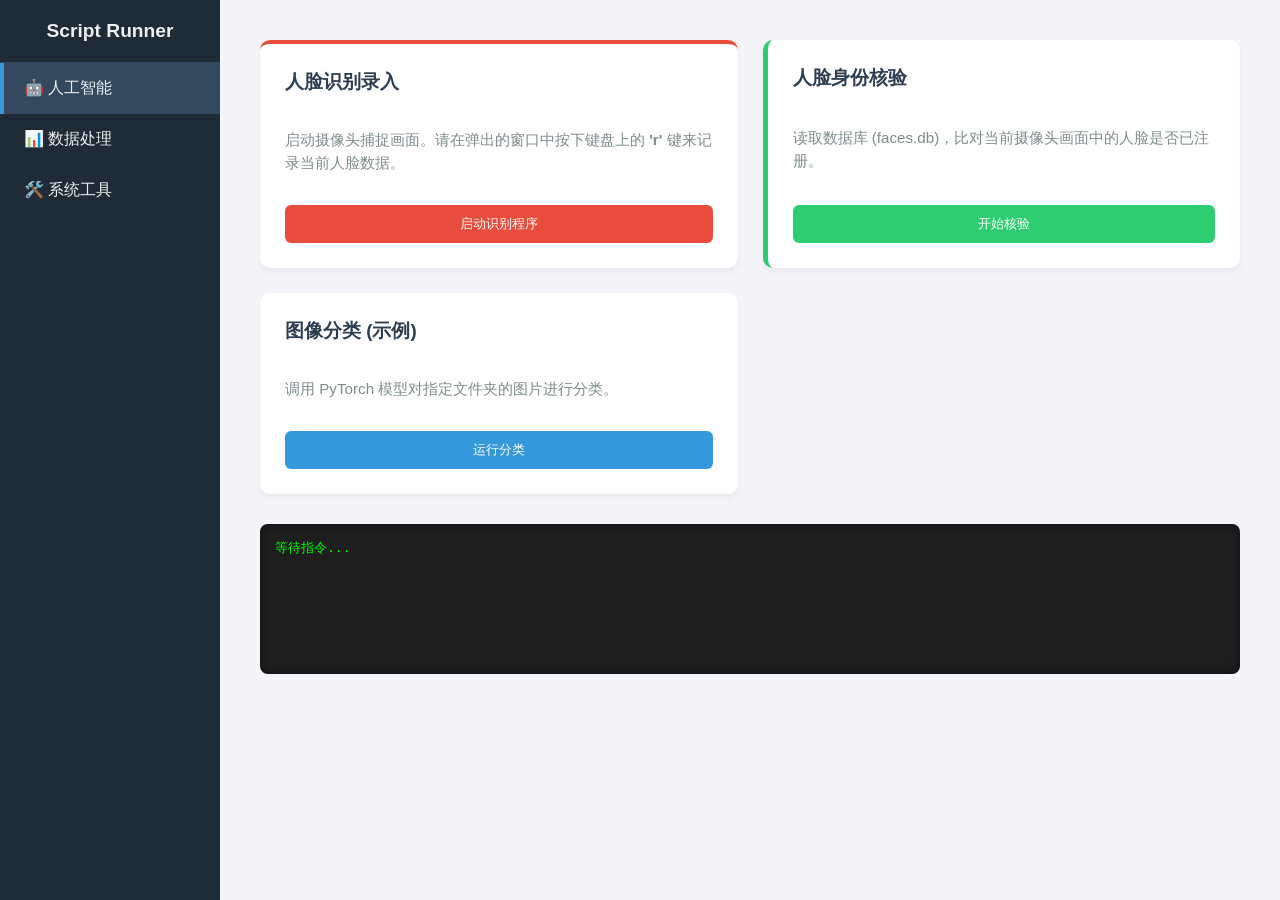
==== templates/index.html @ 04a49a39 "reconstruction" ====
<!DOCTYPE html>
<html lang="zh-CN">
<head>
    <meta charset="UTF-8">
    <meta name="viewport" content="width=device-width, initial-scale=1.0">
    <title>AI 脚本控制台</title>
    <style>
        body { margin: 0; font-family: 'Segoe UI', sans-serif; display: flex; height: 100vh; background-color: #f4f4f9; }
        
        /* 侧边栏 */
        .sidebar { width: 220px; background-color: #202b38; color: #ecf0f1; display: flex; flex-direction: column; }
        .sidebar-header { padding: 20px; font-size: 1.2rem; font-weight: bold; border-bottom: 1px solid #34495e; text-align: center; }
        
        .nav-item { padding: 15px 20px; cursor: pointer; transition: 0.2s; border-left: 4px solid transparent; }
        .nav-item:hover { background-color: #2c3e50; }
        .nav-item.active { background-color: #34495e; border-left-color: #3498db; }

        /* 主内容区 */
        .main-content { flex: 1; padding: 40px; overflow-y: auto; display: flex; flex-direction: column; }
        
        /* 卡片容器 */
        .section-container { display: none; } /* 默认隐藏所有部分 */
        .section-container.active { display: grid; grid-template-columns: repeat(auto-fill, minmax(320px, 1fr)); gap: 25px; animation: fadeIn 0.4s; }

        @keyframes fadeIn { from { opacity: 0; transform: translateY(10px); } to { opacity: 1; transform: translateY(0); } }

        /* 卡片样式 */
        .card { background: white; padding: 25px; border-radius: 10px; box-shadow: 0 4px 6px rgba(0,0,0,0.05); display: flex; flex-direction: column; justify-content: space-between; }
        .card h3 { margin-top: 0; color: #2c3e50; }
        .card p { color: #7f8c8d; font-size: 0.95rem; line-height: 1.5; }
        
        /* 按钮 */
        .btn { border: none; padding: 10px 20px; border-radius: 6px; cursor: pointer; font-weight: 500; transition: 0.2s; width: 100%; margin-top: 15px; }
        .btn-primary { background-color: #3498db; color: white; }
        .btn-primary:hover { background-color: #2980b9; }
        .btn-danger { background-color: #e74c3c; color: white; }
        .btn-danger:hover { background-color: #c0392b; }
        .btn:disabled { background-color: #bdc3c7; cursor: not-allowed; }

        /* 控制台输出 */
        #console-box { margin-top: auto; background: #1e1e1e; border-radius: 8px; padding: 15px; color: #0f0; font-family: monospace; min-height: 120px; max-height: 200px; overflow-y: auto; white-space: pre-wrap; margin-top: 30px; box-shadow: inset 0 0 10px rgba(0,0,0,0.5); }
        .log-entry { margin-bottom: 5px; border-bottom: 1px solid #333; padding-bottom: 2px; }
    </style>
</head>
<body>

    <!-- 左侧导航 -->
    <div class="sidebar">
        <div class="sidebar-header">Script Runner</div>
        <!-- onclick 切换显示的区域 -->
        <div class="nav-item active" onclick="switchTab('tab-ai', this)">🤖 人工智能</div>
        <div class="nav-item" onclick="switchTab('tab-data', this)">📊 数据处理</div>
        <div class="nav-item" onclick="switchTab('tab-utils', this)">🛠️ 系统工具</div>
    </div>

    <!-- 右侧内容 -->
    <div class="main-content">
        
        <!-- 1. 人工智能分类 -->
        <div id="tab-ai" class="section-container active">
            
            <!-- 人脸识别卡片 -->
            <div class="card" style="border-top: 4px solid #e74c3c;">
                <h3>人脸识别录入</h3>
                <p>启动摄像头捕捉画面。请在弹出的窗口中按下键盘上的 <b>'r'</b> 键来记录当前人脸数据。</p>
                <button class="btn btn-danger" onclick="runScript('face_recognition.py', this, '请看摄像头窗口，按 R 键录入...')">启动识别程序</button>
            </div>

            <!-- 新增：人脸比对检测 -->
            <div class="card" style="border-left: 5px solid #2ecc71;">
                <h3>人脸身份核验</h3>
                <p>读取数据库 (faces.db)，比对当前摄像头画面中的人脸是否已注册。</p>
                <button class="btn" style="background-color: #2ecc71; color: white;" 
                        onclick="runScript('use_data_to_detect.py', this, '正在比对人脸特征...')">
                    开始核验
                </button>
            </div>

            <!-- 其他 AI 示例 -->
            <div class="card">
                <h3>图像分类 (示例)</h3>
                <p>调用 PyTorch 模型对指定文件夹的图片进行分类。</p>
                <button class="btn btn-primary" onclick="runScript('test.py', this)">运行分类</button>
            </div>
        </div>

        <!-- 2. 数据处理分类 -->
        <div id="tab-data" class="section-container">
            <div class="card">
                <h3>Excel 数据清洗</h3>
                <p>自动处理报表中的空缺值并格式化日期。</p>
                <button class="btn btn-primary" onclick="runScript('test.py', this)">开始处理</button>
            </div>
        </div>

        <!-- 3. 系统工具分类 -->
        <div id="tab-utils" class="section-container">
            <div class="card">
                <h3>服务器状态检查</h3>
                <p>Ping 测试内部服务器连通性。</p>
                <button class="btn btn-primary" onclick="runScript('test.py', this)">开始检测</button>
            </div>
        </div>

        <!-- 底部控制台 -->
        <div id="console-box">等待指令...</div>
    </div>

    <script>
        // 切换栏目逻辑
        function switchTab(tabId, navElement) {
            // 1. 隐藏所有内容区域
            document.querySelectorAll('.section-container').forEach(el => el.classList.remove('active'));
            // 2. 显示选中的区域
            document.getElementById(tabId).classList.add('active');
            
            // 3. 更新左侧高亮
            document.querySelectorAll('.nav-item').forEach(el => el.classList.remove('active'));
            navElement.classList.add('active');
        }

        // 获取 CSRF Token
        function getCookie(name) {
            let cookieValue = null;
            if (document.cookie && document.cookie !== '') {
                const cookies = document.cookie.split(';');
                for (let i = 0; i < cookies.length; i++) {
                    const cookie = cookies[i].trim();
                    if (cookie.substring(0, name.length + 1) === (name + '=')) {
                        cookieValue = decodeURIComponent(cookie.substring(name.length + 1));
                        break;
                    }
                }
            }
            return cookieValue;
        }

        // 运行脚本核心逻辑
        async function runScript(scriptName, btnElement, customMessage=null) {
            const consoleBox = document.getElementById('console-box');
            
            // UI 反馈
            const originalText = btnElement.innerText;
            btnElement.disabled = true;
            btnElement.innerText = "运行中...";
            
            // 显示提示信息
            const startMsg = customMessage ? customMessage : `正在启动 ${scriptName}...`;
            consoleBox.innerHTML = `<div class="log-entry" style="color:yellow">>>> ${startMsg}</div>`;

            try {
                const response = await fetch('/api/run/', {
                    method: 'POST',
                    headers: {
                        'Content-Type': 'application/json',
                        'X-CSRFToken': getCookie('csrftoken')
                    },
                    body: JSON.stringify({ script_name: scriptName })
                });

                const data = await response.json();

                if (data.status === 'success') {
                    // 将换行符转换为 HTML 换行
                    consoleBox.innerHTML += `<div class="log-entry">${data.output}</div>`;
                    consoleBox.innerHTML += `<div class="log-entry" style="color:#0f0">>>> 执行完毕</div>`;
                } else {
                    consoleBox.innerHTML += `<div class="log-entry" style="color:red">>>> 错误: ${data.message}</div>`;
                }

            } catch (error) {
                consoleBox.innerHTML += `<div class="log-entry" style="color:red">>>> 网络错误: ${error}</div>`;
            } finally {
                btnElement.disabled = false;
                btnElement.innerText = originalText;
                // 滚动到底部
                consoleBox.scrollTop = consoleBox.scrollHeight;
            }
        }
    </script>
</body>
</html>
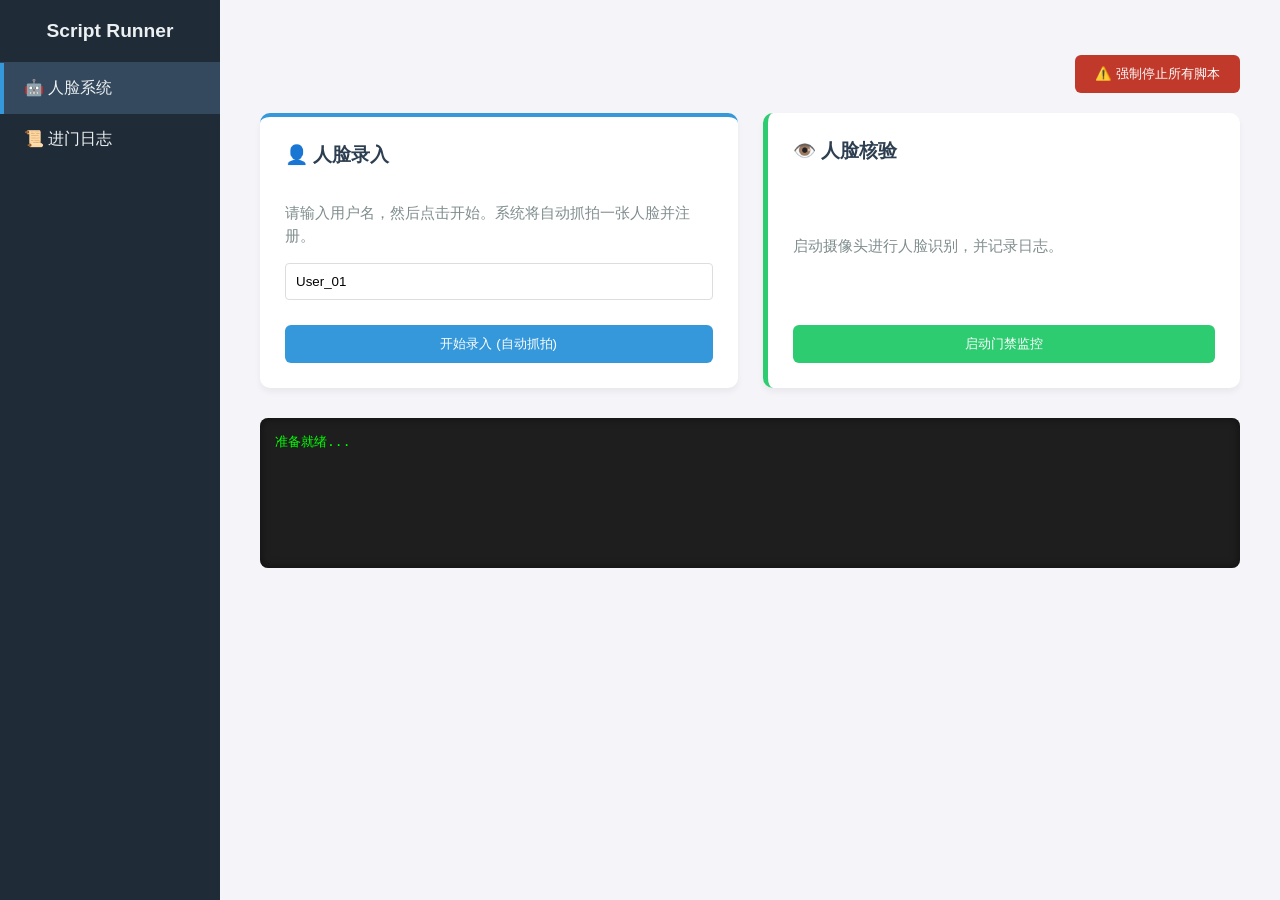
==== commit 101bf8a8: "last1" ====
--- a/templates/index.html
+++ b/templates/index.html
@@ -40,70 +40,89 @@
         /* 控制台输出 */
         #console-box { margin-top: auto; background: #1e1e1e; border-radius: 8px; padding: 15px; color: #0f0; font-family: monospace; min-height: 120px; max-height: 200px; overflow-y: auto; white-space: pre-wrap; margin-top: 30px; box-shadow: inset 0 0 10px rgba(0,0,0,0.5); }
         .log-entry { margin-bottom: 5px; border-bottom: 1px solid #333; padding-bottom: 2px; }
+
+        /* 日志表格样式 */
+        .log-table { width: 100%; border-collapse: collapse; margin-top: 15px; font-size: 0.9rem; }
+        .log-table th, .log-table td { border: 1px solid #ddd; padding: 8px; text-align: left; }
+        .log-table th { background-color: #f2f2f2; color: #333; }
+        .log-table tr:nth-child(even) { background-color: #f9f9f9; }
+        .log-img { width: 50px; height: 50px; object-fit: cover; border-radius: 4px; cursor: pointer; }
+        .log-img:hover { transform: scale(2.5); transition: 0.2s; box-shadow: 0 0 10px rgba(0,0,0,0.5); z-index: 10; position: relative; }
+        
+        .input-group { display: flex; gap: 10px; margin-bottom: 10px; }
+        .input-field { flex: 1; padding: 10px; border: 1px solid #ddd; border-radius: 4px; }
     </style>
 </head>
 <body>
-
-    <!-- 左侧导航 -->
+    <!-- 侧边栏 -->
     <div class="sidebar">
         <div class="sidebar-header">Script Runner</div>
-        <!-- onclick 切换显示的区域 -->
-        <div class="nav-item active" onclick="switchTab('tab-ai', this)">🤖 人工智能</div>
-        <div class="nav-item" onclick="switchTab('tab-data', this)">📊 数据处理</div>
-        <div class="nav-item" onclick="switchTab('tab-utils', this)">🛠️ 系统工具</div>
+        <div class="nav-item active" onclick="switchTab('tab-ai', this)">🤖 人脸系统</div>
+        <div class="nav-item" onclick="switchTab('tab-logs', this)">📜 进门日志</div>
     </div>
 
-    <!-- 右侧内容 -->
+    <!-- 主内容 -->
     <div class="main-content">
         
-        <!-- 1. 人工智能分类 -->
+        <!-- 全局停止按钮 -->
+        <div style="margin-bottom: 20px; text-align: right;">
+            <button class="btn btn-danger" style="width: auto; background-color: #c0392b;" onclick="stopScript()">
+                ⚠️ 强制停止所有脚本
+            </button>
+        </div>
+
+        <!-- Tab 1: AI 系统 -->
         <div id="tab-ai" class="section-container active">
             
-            <!-- 人脸识别卡片 -->
-            <div class="card" style="border-top: 4px solid #e74c3c;">
-                <h3>人脸识别录入</h3>
-                <p>启动摄像头捕捉画面。请在弹出的窗口中按下键盘上的 <b>'r'</b> 键来记录当前人脸数据。</p>
-                <button class="btn btn-danger" onclick="runScript('face_recognition.py', this, '请看摄像头窗口，按 R 键录入...')">启动识别程序</button>
+            <!-- 录入卡片 -->
+            <div class="card" style="border-top: 4px solid #3498db;">
+                <h3>👤 人脸录入</h3>
+                <p>请输入用户名，然后点击开始。系统将自动抓拍一张人脸并注册。</p>
+                
+                <div class="input-group">
+                    <input type="text" id="username_input" class="input-field" placeholder="输入姓名 (例如: Wang_Wei)" value="User_01">
+                </div>
+
+                <button class="btn btn-primary" onclick="runRegister()">开始录入 (自动抓拍)</button>
             </div>
 
-            <!-- 新增：人脸比对检测 -->
+            <!-- 识别卡片 -->
             <div class="card" style="border-left: 5px solid #2ecc71;">
-                <h3>人脸身份核验</h3>
-                <p>读取数据库 (faces.db)，比对当前摄像头画面中的人脸是否已注册。</p>
+                <h3>👁️ 人脸核验</h3>
+                <p>启动摄像头进行人脸识别，并记录日志。</p>
                 <button class="btn" style="background-color: #2ecc71; color: white;" 
-                        onclick="runScript('use_data_to_detect.py', this, '正在比对人脸特征...')">
-                    开始核验
+                        onclick="runScript('use_data_to_detect.py', [])">
+                    启动门禁监控
                 </button>
             </div>
-
-            <!-- 其他 AI 示例 -->
+        </div>
+
+        <!-- Tab 2: 日志系统 -->
+        <div id="tab-logs" class="section-container">
             <div class="card">
-                <h3>图像分类 (示例)</h3>
-                <p>调用 PyTorch 模型对指定文件夹的图片进行分类。</p>
-                <button class="btn btn-primary" onclick="runScript('test.py', this)">运行分类</button>
+                <div style="display:flex; justify-content:space-between; align-items:center;">
+                    <h3>最近进门记录</h3>
+                    <button class="btn btn-primary" style="width:auto; padding: 5px 15px;" onclick="loadLogs()">🔄 刷新</button>
+                </div>
+                
+                <table class="log-table">
+                    <thead>
+                        <tr>
+                            <th>ID</th>
+                            <th>抓拍</th>
+                            <th>姓名</th>
+                            <th>时间</th>
+                            <th>相似度</th>
+                        </tr>
+                    </thead>
+                    <tbody id="log-table-body">
+                        <!-- JS 填充 -->
+                    </tbody>
+                </table>
             </div>
         </div>
 
-        <!-- 2. 数据处理分类 -->
-        <div id="tab-data" class="section-container">
-            <div class="card">
-                <h3>Excel 数据清洗</h3>
-                <p>自动处理报表中的空缺值并格式化日期。</p>
-                <button class="btn btn-primary" onclick="runScript('test.py', this)">开始处理</button>
-            </div>
-        </div>
-
-        <!-- 3. 系统工具分类 -->
-        <div id="tab-utils" class="section-container">
-            <div class="card">
-                <h3>服务器状态检查</h3>
-                <p>Ping 测试内部服务器连通性。</p>
-                <button class="btn btn-primary" onclick="runScript('test.py', this)">开始检测</button>
-            </div>
-        </div>
-
-        <!-- 底部控制台 -->
-        <div id="console-box">等待指令...</div>
+        <div id="console-box">准备就绪...</div>
     </div>
 
     <script>
@@ -135,46 +154,74 @@
             return cookieValue;
         }
 
-        // 运行脚本核心逻辑
-        async function runScript(scriptName, btnElement, customMessage=null) {
+        function switchTab(tabId, navElement) {
+             document.querySelectorAll('.section-container').forEach(el => el.classList.remove('active'));
+             document.getElementById(tabId).classList.add('active');
+             document.querySelectorAll('.nav-item').forEach(el => el.classList.remove('active'));
+             navElement.classList.add('active');
+             if(tabId === 'tab-logs') loadLogs(); // 切换到日志时自动刷新
+        }
+
+        // 通用运行脚本函数 (支持传参)
+        async function runScript(scriptName, args=[]) {
             const consoleBox = document.getElementById('console-box');
+            consoleBox.innerHTML = `<div class="log-entry" style="color:yellow">>>> 正在启动 ${scriptName}...</div>`;
+
+            try {
+                await fetch('/api/run/', {
+                    method: 'POST',
+                    headers: {'Content-Type': 'application/json'},
+                    body: JSON.stringify({ script_name: scriptName, args: args })
+                });
+                consoleBox.innerHTML += `<div class="log-entry">>>> 指令已发送，请操作弹出的窗口</div>`;
+            } catch (error) {
+                consoleBox.innerHTML += `<div class="log-entry" style="color:red">>>> 错误: ${error}</div>`;
+            }
+        }
+
+        // 专门的录入函数
+        function runRegister() {
+            const name = document.getElementById('username_input').value;
+            if (!name) { alert("请输入用户名！"); return; }
+            // 调用脚本，传入用户名作为参数
+            runScript('face_recognition.py', [name]);
+        }
+
+        // 停止脚本
+        async function stopScript() {
+            const res = await fetch('/api/stop/');
+            const data = await res.json();
+            document.getElementById('console-box').innerHTML += `<div class="log-entry" style="color:red">>>> ${data.message}</div>`;
+        }
+
+        // 加载日志
+        async function loadLogs() {
+            const tbody = document.getElementById('log-table-body');
+            tbody.innerHTML = '<tr><td colspan="5">加载中...</td></tr>';
             
-            // UI 反馈
-            const originalText = btnElement.innerText;
-            btnElement.disabled = true;
-            btnElement.innerText = "运行中...";
-            
-            // 显示提示信息
-            const startMsg = customMessage ? customMessage : `正在启动 ${scriptName}...`;
-            consoleBox.innerHTML = `<div class="log-entry" style="color:yellow">>>> ${startMsg}</div>`;
-
             try {
-                const response = await fetch('/api/run/', {
-                    method: 'POST',
-                    headers: {
-                        'Content-Type': 'application/json',
-                        'X-CSRFToken': getCookie('csrftoken')
-                    },
-                    body: JSON.stringify({ script_name: scriptName })
-                });
-
-                const data = await response.json();
-
-                if (data.status === 'success') {
-                    // 将换行符转换为 HTML 换行
-                    consoleBox.innerHTML += `<div class="log-entry">${data.output}</div>`;
-                    consoleBox.innerHTML += `<div class="log-entry" style="color:#0f0">>>> 执行完毕</div>`;
+                const res = await fetch('/api/logs/');
+                const json = await res.json();
+                
+                if (json.status === 'success' && json.data.length > 0) {
+                    tbody.innerHTML = '';
+                    json.data.forEach(log => {
+                        const tr = `
+                            <tr>
+                                <td>${log.id}</td>
+                                <td><img src="${log.img}" class="log-img" onerror="this.src=''"></td>
+                                <td><b>${log.user}</b></td>
+                                <td>${log.time}</td>
+                                <td style="color:${log.sim > 0.5 ? 'green' : 'red'}">${log.sim}</td>
+                            </tr>
+                        `;
+                        tbody.innerHTML += tr;
+                    });
                 } else {
-                    consoleBox.innerHTML += `<div class="log-entry" style="color:red">>>> 错误: ${data.message}</div>`;
+                    tbody.innerHTML = '<tr><td colspan="5" style="text-align:center">暂无数据</td></tr>';
                 }
-
-            } catch (error) {
-                consoleBox.innerHTML += `<div class="log-entry" style="color:red">>>> 网络错误: ${error}</div>`;
-            } finally {
-                btnElement.disabled = false;
-                btnElement.innerText = originalText;
-                // 滚动到底部
-                consoleBox.scrollTop = consoleBox.scrollHeight;
+            } catch (e) {
+                tbody.innerHTML = `<tr><td colspan="5" style="color:red">加载失败: ${e}</td></tr>`;
             }
         }
     </script>
